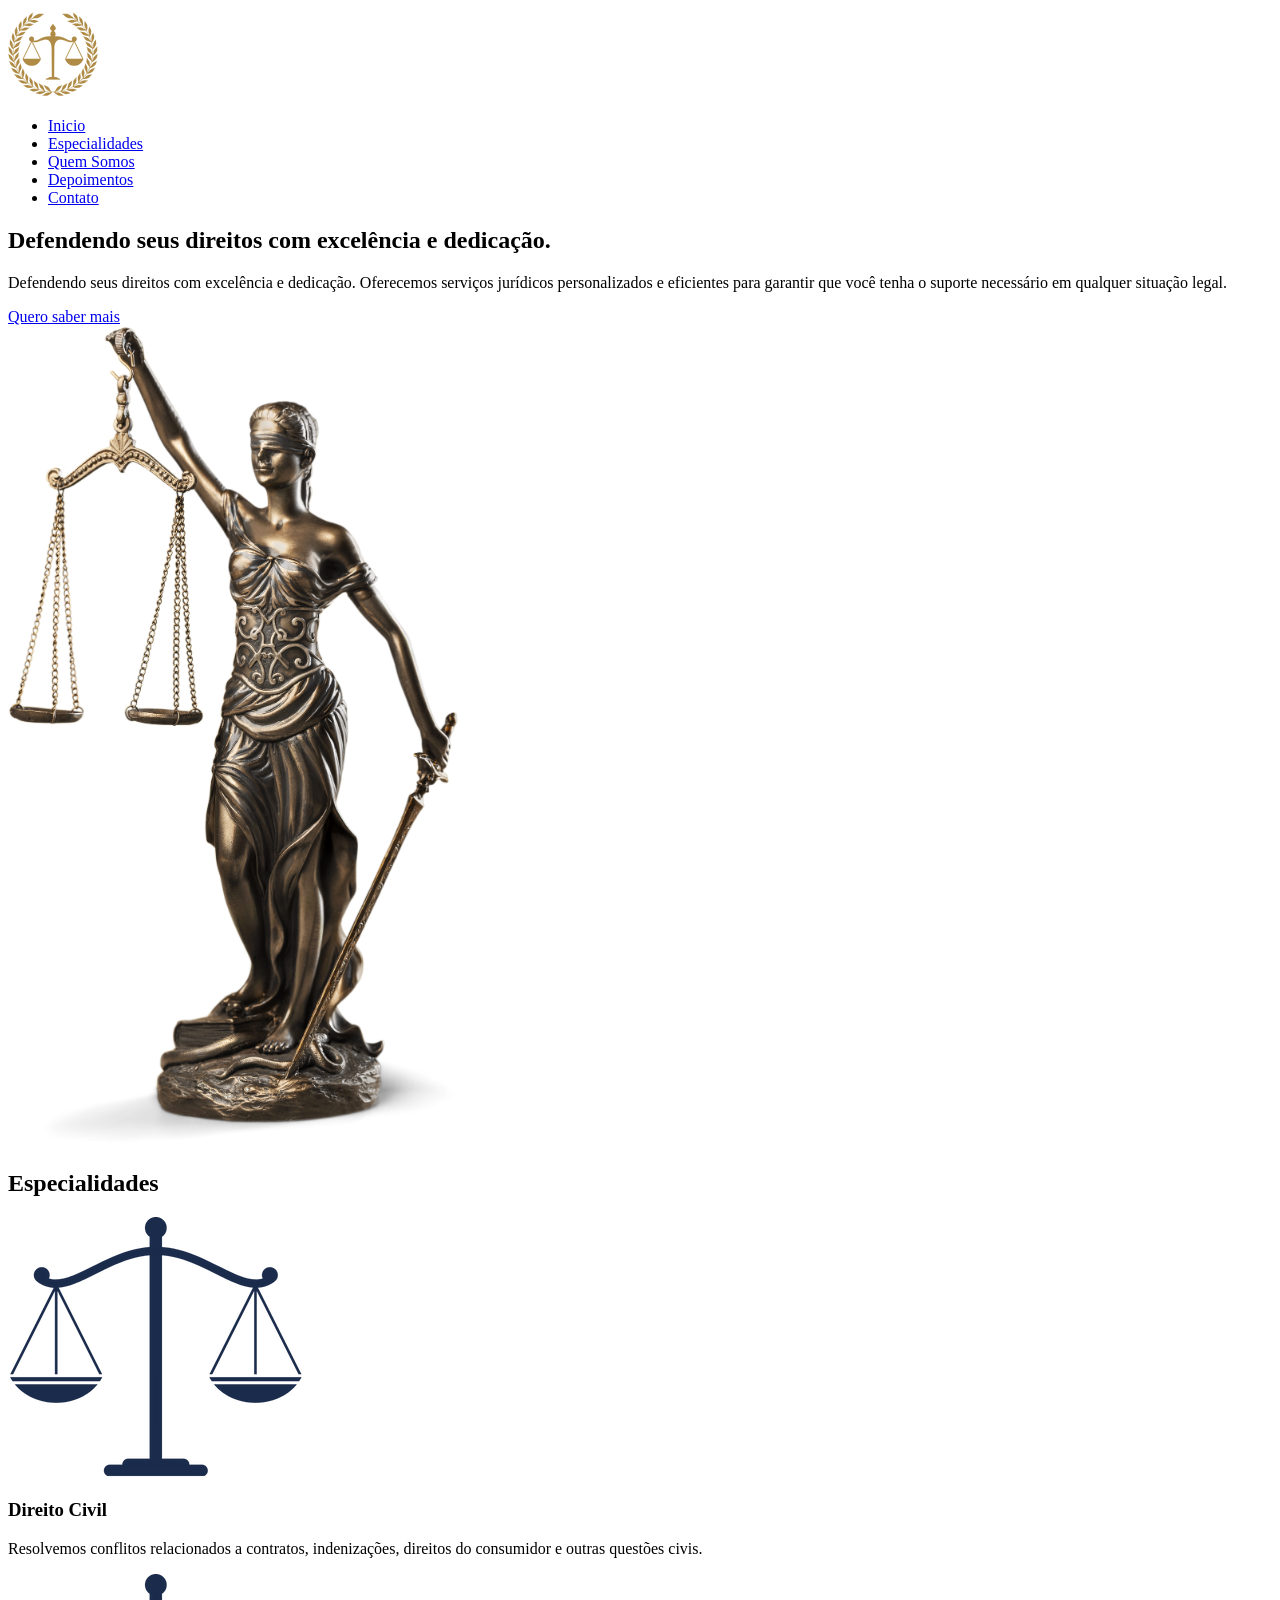
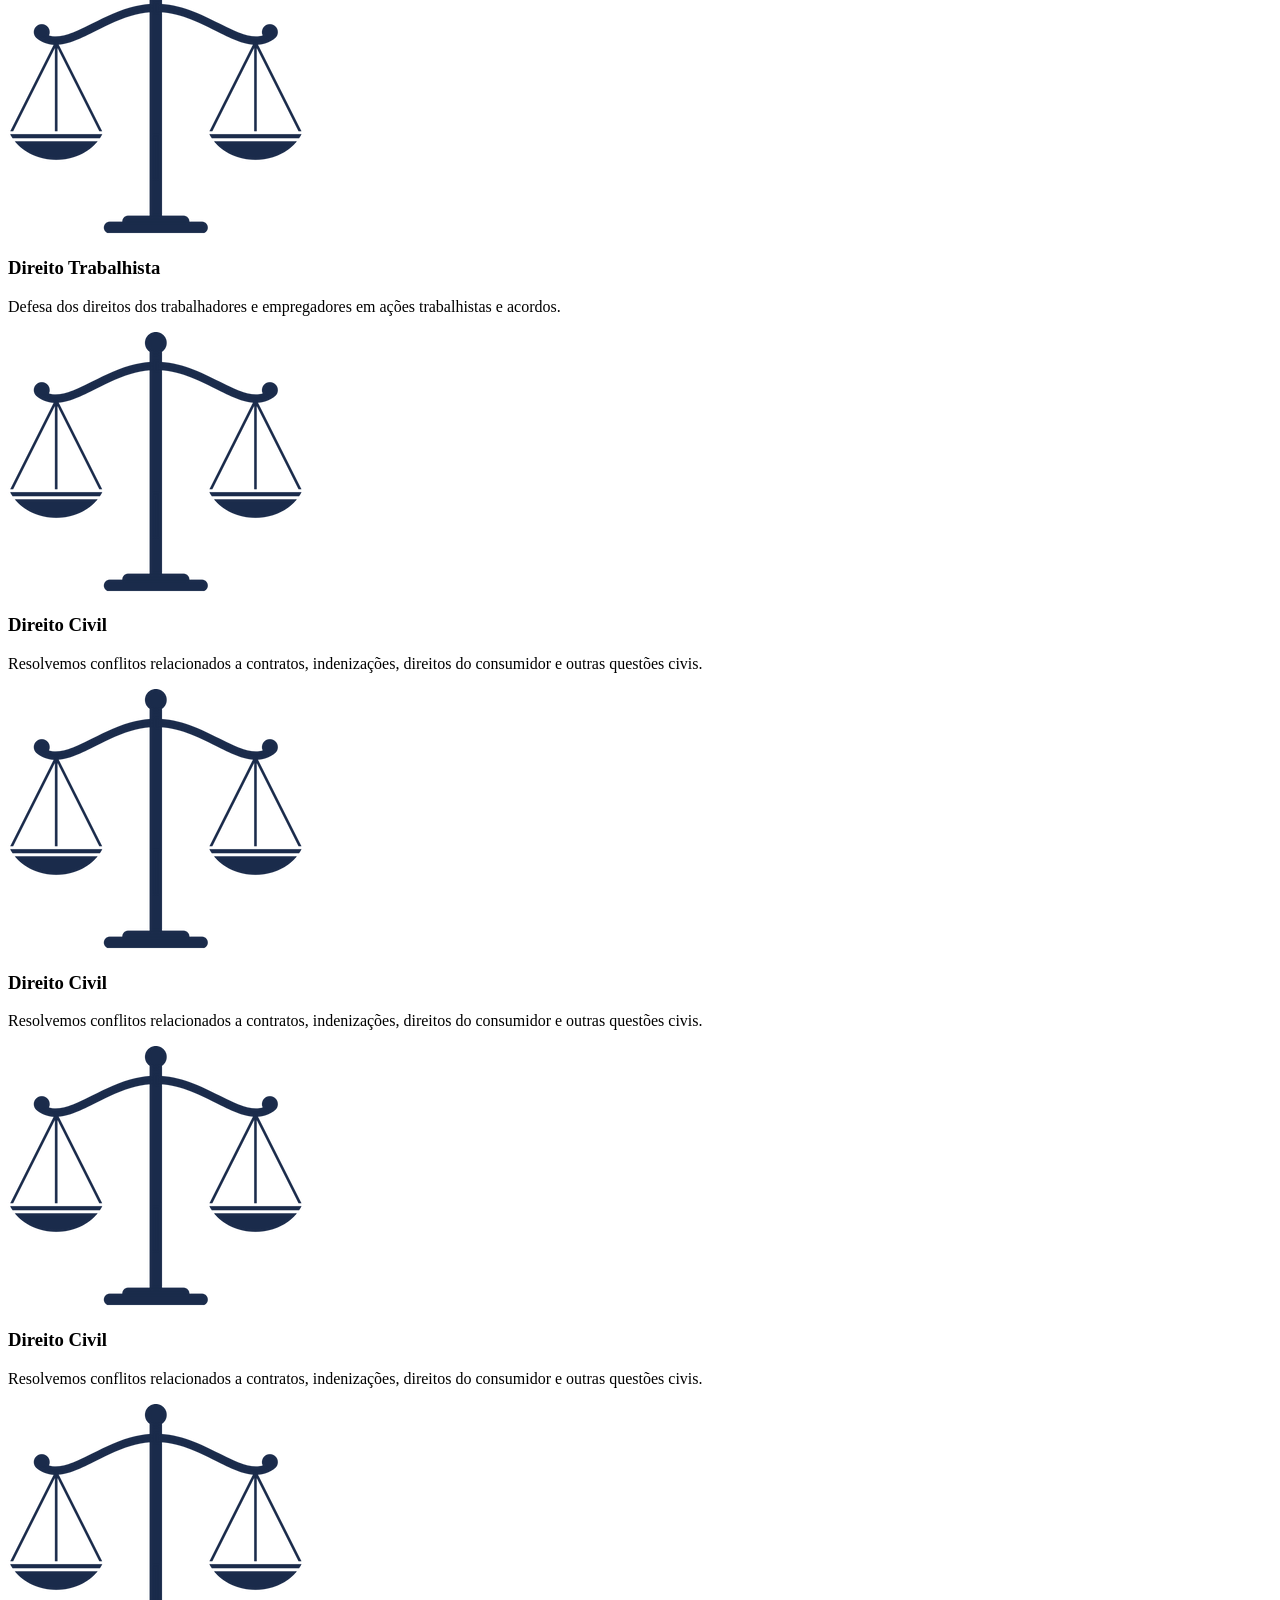
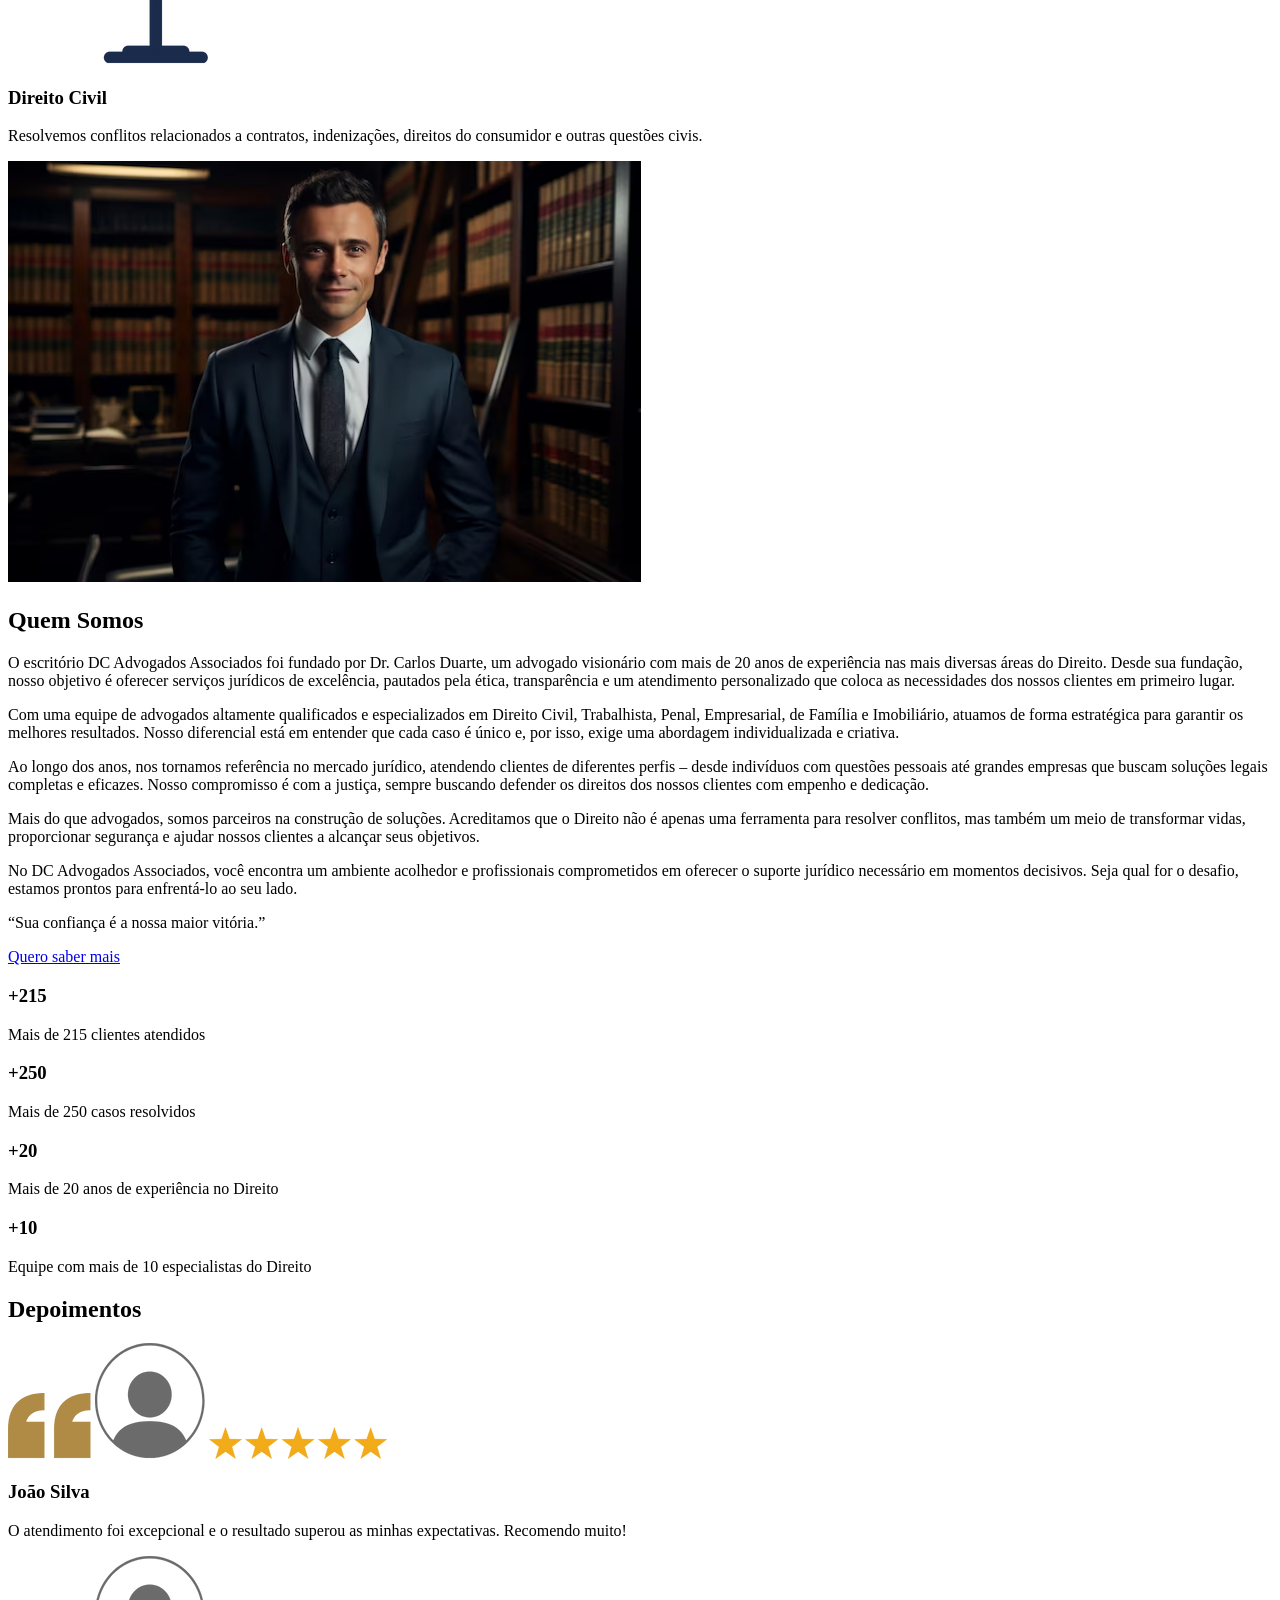
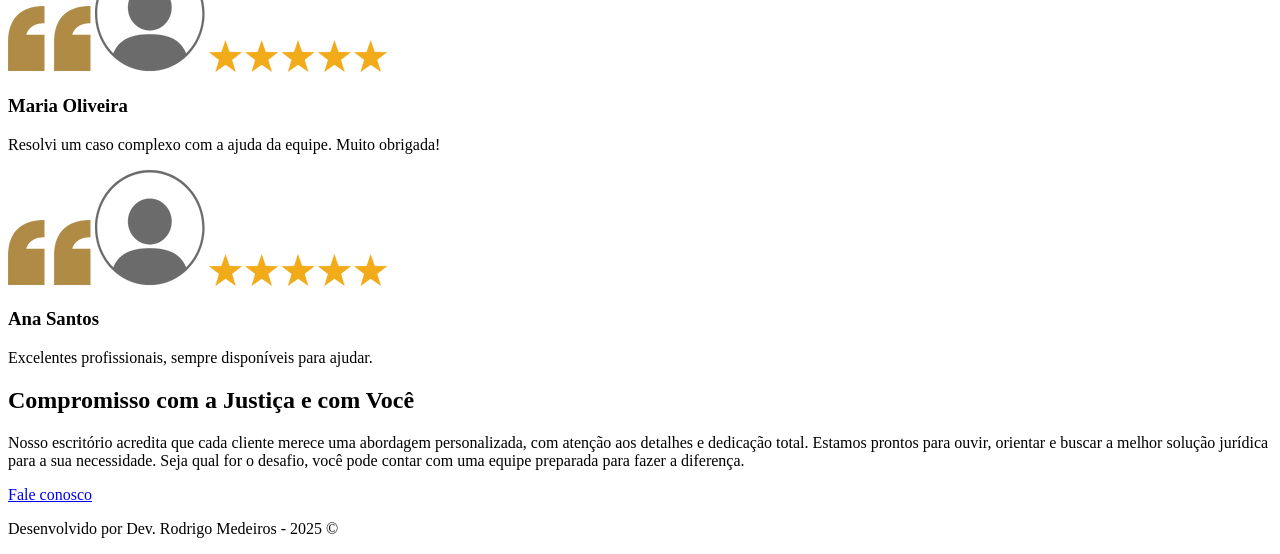
==== index.html @ a5243690 "primeiro commit" ====
<!DOCTYPE html>
<html lang="pt-BR">
  <head>
    <meta charset="UTF-8" />
    <meta name="viewport" content="width=device-width, initial-scale=1.0" />
    <title>DC Advogados</title>
  </head>
  <body>
    <!-- Cabeçalho -->
    <header>
      <div>
        <img src="assets/logo.png" alt="logo dc advogados" />
        <nav>
          <ul>
            <li>
              <a href="#">Inicio</a>
            </li>
            <li>
              <a href="#">Especialidades</a>
            </li>
            <li>
              <a href="#">Quem Somos</a>
            </li>
            <li>
              <a href="#">Depoimentos</a>
            </li>
            <li>
              <a href="#">Contato</a>
            </li>
          </ul>
        </nav>
      </div>
    </header>
    <!-- banner principal -->
    <section>
      <div>
        <div>
          <h1>Defendendo seus direitos com excelência e dedicação.</h1>
          <p>
            Defendendo seus direitos com excelência e dedicação. Oferecemos
            serviços jurídicos personalizados e eficientes para garantir que
            você tenha o suporte necessário em qualquer situação legal.
          </p>
          <a href="#">Quero saber mais</a>
        </div>
        <img src="assets/justica.png" alt="Justiça" />
      </div>
    </section>
    <!-- Especialidades -->
    <section>
      <div>
        <h2>Especialidades</h2>
        <div>
          <div>
            <img src="assets/balanca.png" alt="balança" />
            <h3>Direito Civil</h3>
            <p>
              Resolvemos conflitos relacionados a contratos, indenizações,
              direitos do consumidor e outras questões civis.
            </p>
          </div>
          <div>
            <img src="assets/balanca.png" alt="balança" />
            <h3>Direito Trabalhista</h3>
            <p>
              Defesa dos direitos dos trabalhadores e empregadores em ações
              trabalhistas e acordos.
            </p>
          </div>
          <div>
            <img src="assets/balanca.png" alt="balança" />
            <h3>Direito Civil</h3>
            <p>
              Resolvemos conflitos relacionados a contratos, indenizações,
              direitos do consumidor e outras questões civis.
            </p>
          </div>
          <div>
            <img src="assets/balanca.png" alt="balança" />
            <h3>Direito Civil</h3>
            <p>
              Resolvemos conflitos relacionados a contratos, indenizações,
              direitos do consumidor e outras questões civis.
            </p>
          </div>
          <div>
            <img src="assets/balanca.png" alt="balança" />
            <h3>Direito Civil</h3>
            <p>
              Resolvemos conflitos relacionados a contratos, indenizações,
              direitos do consumidor e outras questões civis.
            </p>
          </div>
          <div>
            <img src="assets/balanca.png" alt="balança" />
            <h3>Direito Civil</h3>
            <p>
              Resolvemos conflitos relacionados a contratos, indenizações,
              direitos do consumidor e outras questões civis.
            </p>
          </div>
        </div>
      </div>
    </section>

    <!-- Quem somos -->

    <section>
      <div>
        <img src="/assets/advogado.png" alt="foto advogado" />
        <h2>Quem Somos</h2>
        <div>
          <p>
            O escritório DC Advogados Associados foi fundado por Dr. Carlos
            Duarte, um advogado visionário com mais de 20 anos de experiência
            nas mais diversas áreas do Direito. Desde sua fundação, nosso
            objetivo é oferecer serviços jurídicos de excelência, pautados pela
            ética, transparência e um atendimento personalizado que coloca as
            necessidades dos nossos clientes em primeiro lugar.
          </p>
          <p>
            Com uma equipe de advogados altamente qualificados e especializados
            em Direito Civil, Trabalhista, Penal, Empresarial, de Família e
            Imobiliário, atuamos de forma estratégica para garantir os melhores
            resultados. Nosso diferencial está em entender que cada caso é único
            e, por isso, exige uma abordagem individualizada e criativa.
          </p>
          <p>
            Ao longo dos anos, nos tornamos referência no mercado jurídico,
            atendendo clientes de diferentes perfis – desde indivíduos com
            questões pessoais até grandes empresas que buscam soluções legais
            completas e eficazes. Nosso compromisso é com a justiça, sempre
            buscando defender os direitos dos nossos clientes com empenho e
            dedicação.
          </p>
          <p>
            Mais do que advogados, somos parceiros na construção de soluções.
            Acreditamos que o Direito não é apenas uma ferramenta para resolver
            conflitos, mas também um meio de transformar vidas, proporcionar
            segurança e ajudar nossos clientes a alcançar seus objetivos.
          </p>
          <p>
            No DC Advogados Associados, você encontra um ambiente acolhedor e
            profissionais comprometidos em oferecer o suporte jurídico
            necessário em momentos decisivos. Seja qual for o desafio, estamos
            prontos para enfrentá-lo ao seu lado.
          </p>
          <p>“Sua confiança é a nossa maior vitória.”</p>
        </div>
        <a href="#">Quero saber mais</a>
      </div>
    </section>

    <!-- números -->
    <section>
      <div>
        <div>
          <h3>+215</h3>
          <p>Mais de 215 clientes atendidos</p>
        </div>

        <div>
          <h3>+250</h3>
          <p>Mais de 250 casos resolvidos</p>
        </div>

        <div>
          <h3>+20</h3>
          <p>Mais de 20 anos de experiência no Direito</p>
        </div>

        <div>
          <h3>+10</h3>
          <p>Equipe com mais de 10 especialistas do Direito</p>
        </div>
      </div>
    </section>

    <!-- depoimentos -->
    <section>
      <div>
        <h2>Depoimentos</h2>
        <div>
          <div>
            <img src="./assets/aspas.png" alt="aspas" />
            <img src="./assets/usuario.png" alt="usuario" />
            <img src="./assets/estrelas.png" alt="estrelas" />
            <h3>João Silva</h3>
            <p>
              O atendimento foi excepcional e o resultado superou as minhas
              expectativas. Recomendo muito!
            </p>
          </div>

          <div>
            <img src="./assets/aspas.png" alt="aspas" />
            <img src="./assets/usuario.png" alt="usuario" />
            <img src="./assets/estrelas.png" alt="estrelas" />
            <h3>Maria Oliveira</h3>
            <p>
              Resolvi um caso complexo com a ajuda da equipe. Muito obrigada!
            </p>
          </div>

          <div>
            <img src="./assets/aspas.png" alt="aspas" />
            <img src="./assets/usuario.png" alt="usuario" />
            <img src="./assets/estrelas.png" alt="estrelas" />
            <h3>Ana Santos</h3>
            <p>Excelentes profissionais, sempre disponíveis para ajudar.</p>
          </div>
        </div>
      </div>
    </section>

    <!-- Compromisso -->

    <section>
      <div>
        <h2>Compromisso com a Justiça e com Você</h2>
        <p>
          Nosso escritório acredita que cada cliente merece uma abordagem
          personalizada, com atenção aos detalhes e dedicação total. Estamos
          prontos para ouvir, orientar e buscar a melhor solução jurídica para a
          sua necessidade. Seja qual for o desafio, você pode contar com uma
          equipe preparada para fazer a diferença.
        </p>
        <a href="#">Fale conosco</a>
      </div>
    </section>

    <!-- Rodapé -->

    <footer>
      <p>Desenvolvido por Dev. Rodrigo Medeiros - 2025 &copy;</p>
    </footer>
  </body>
</html>
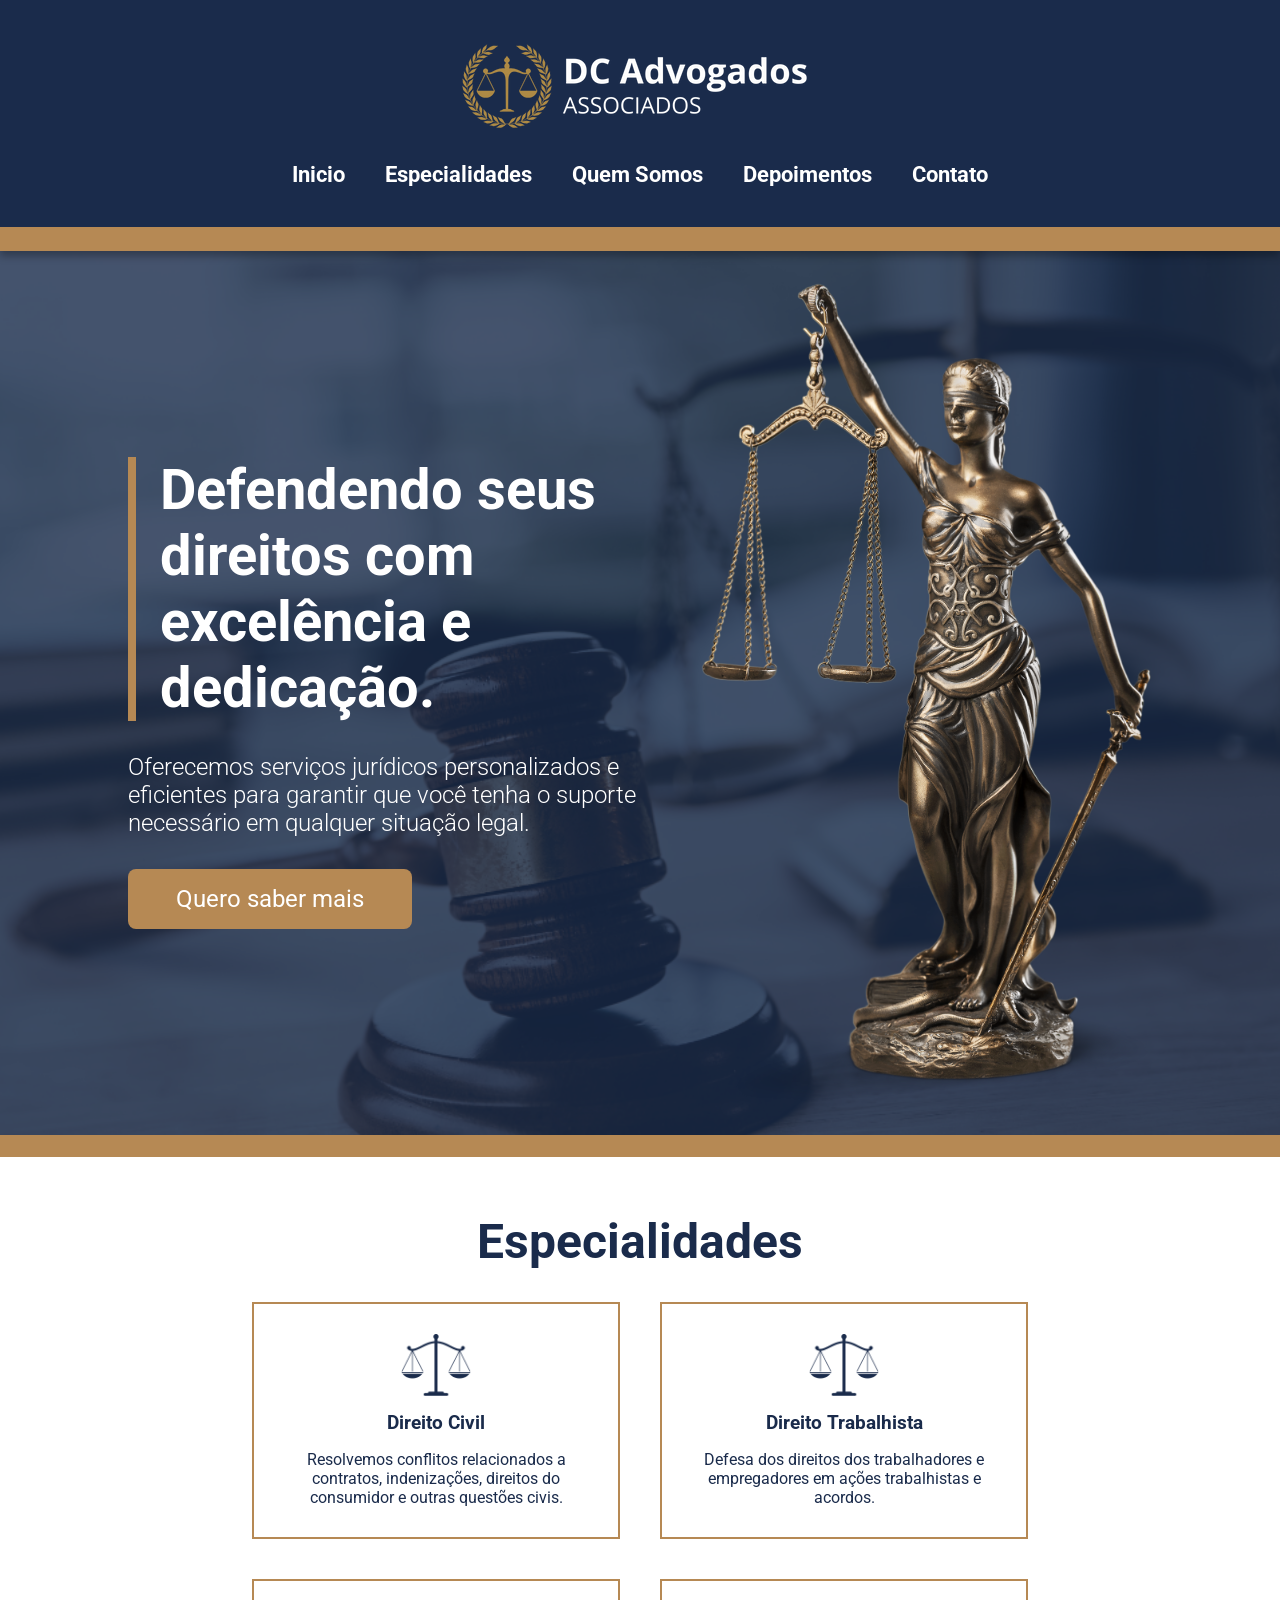
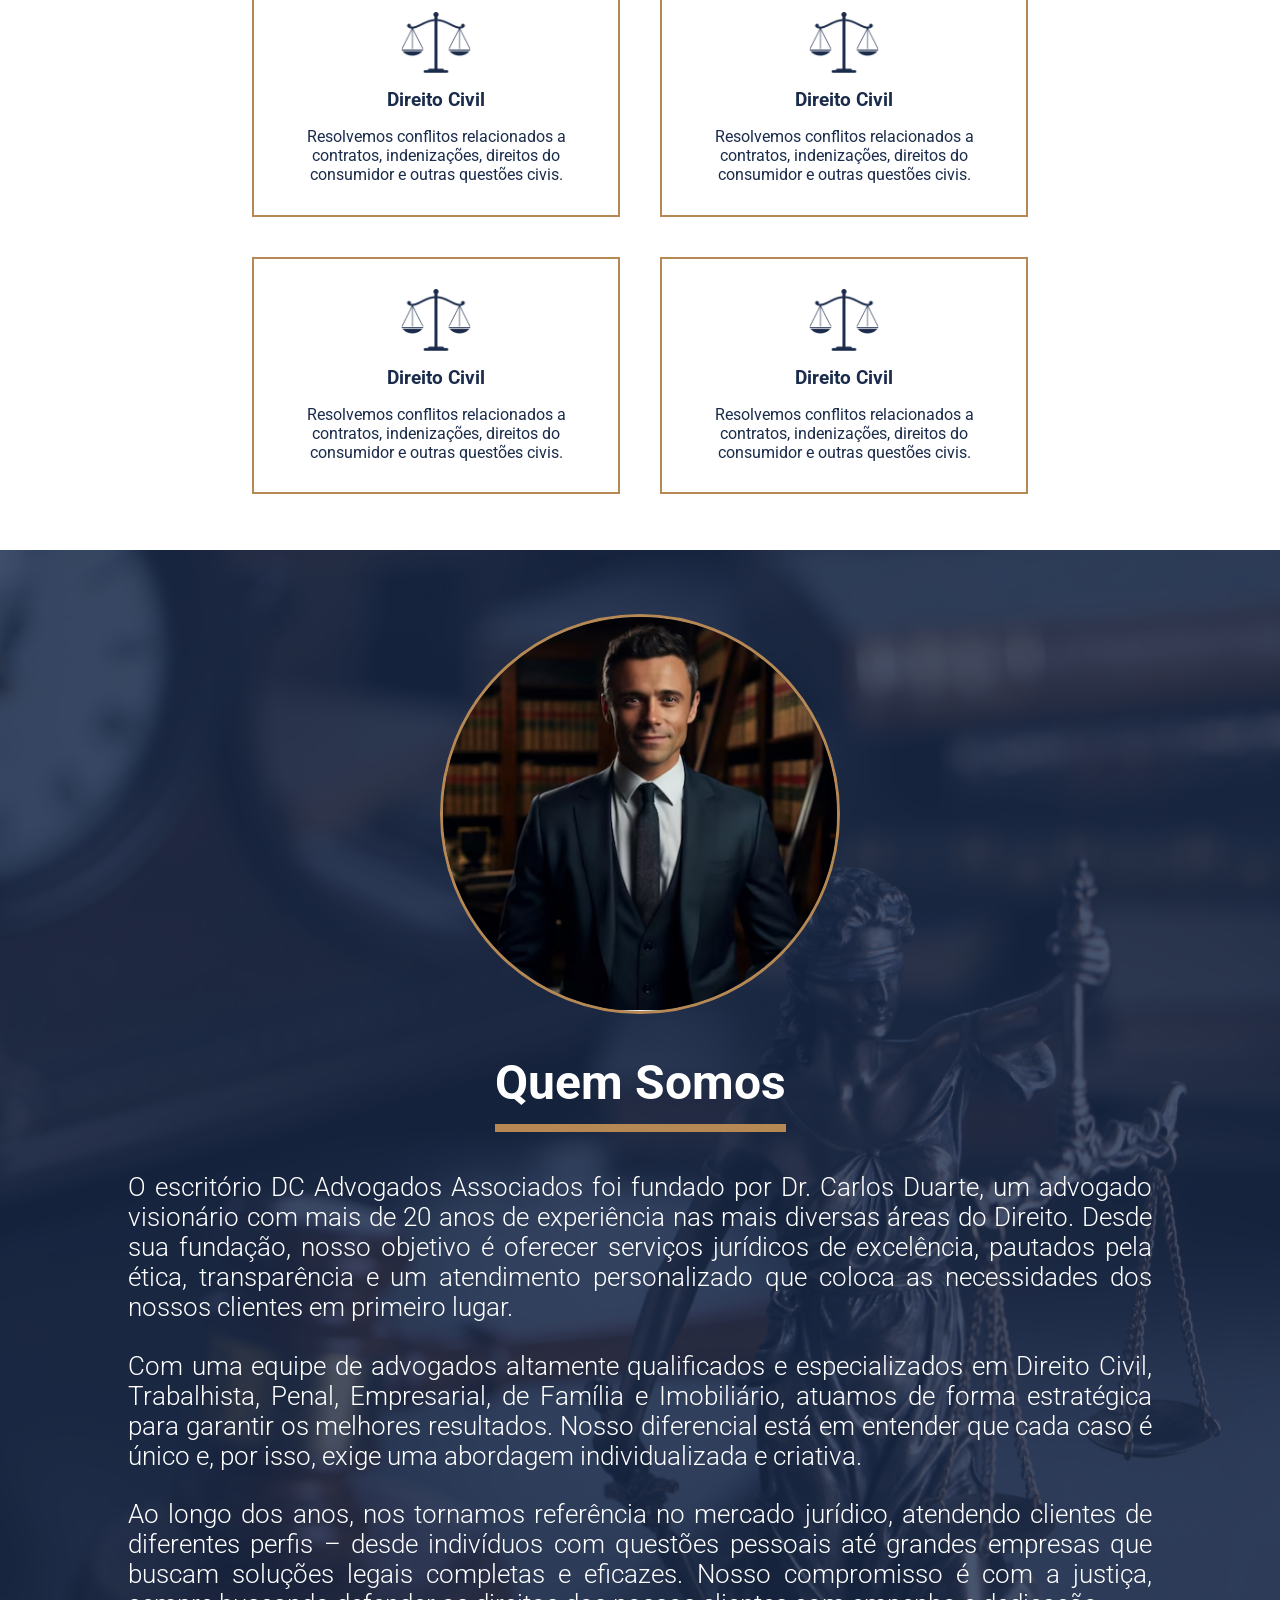
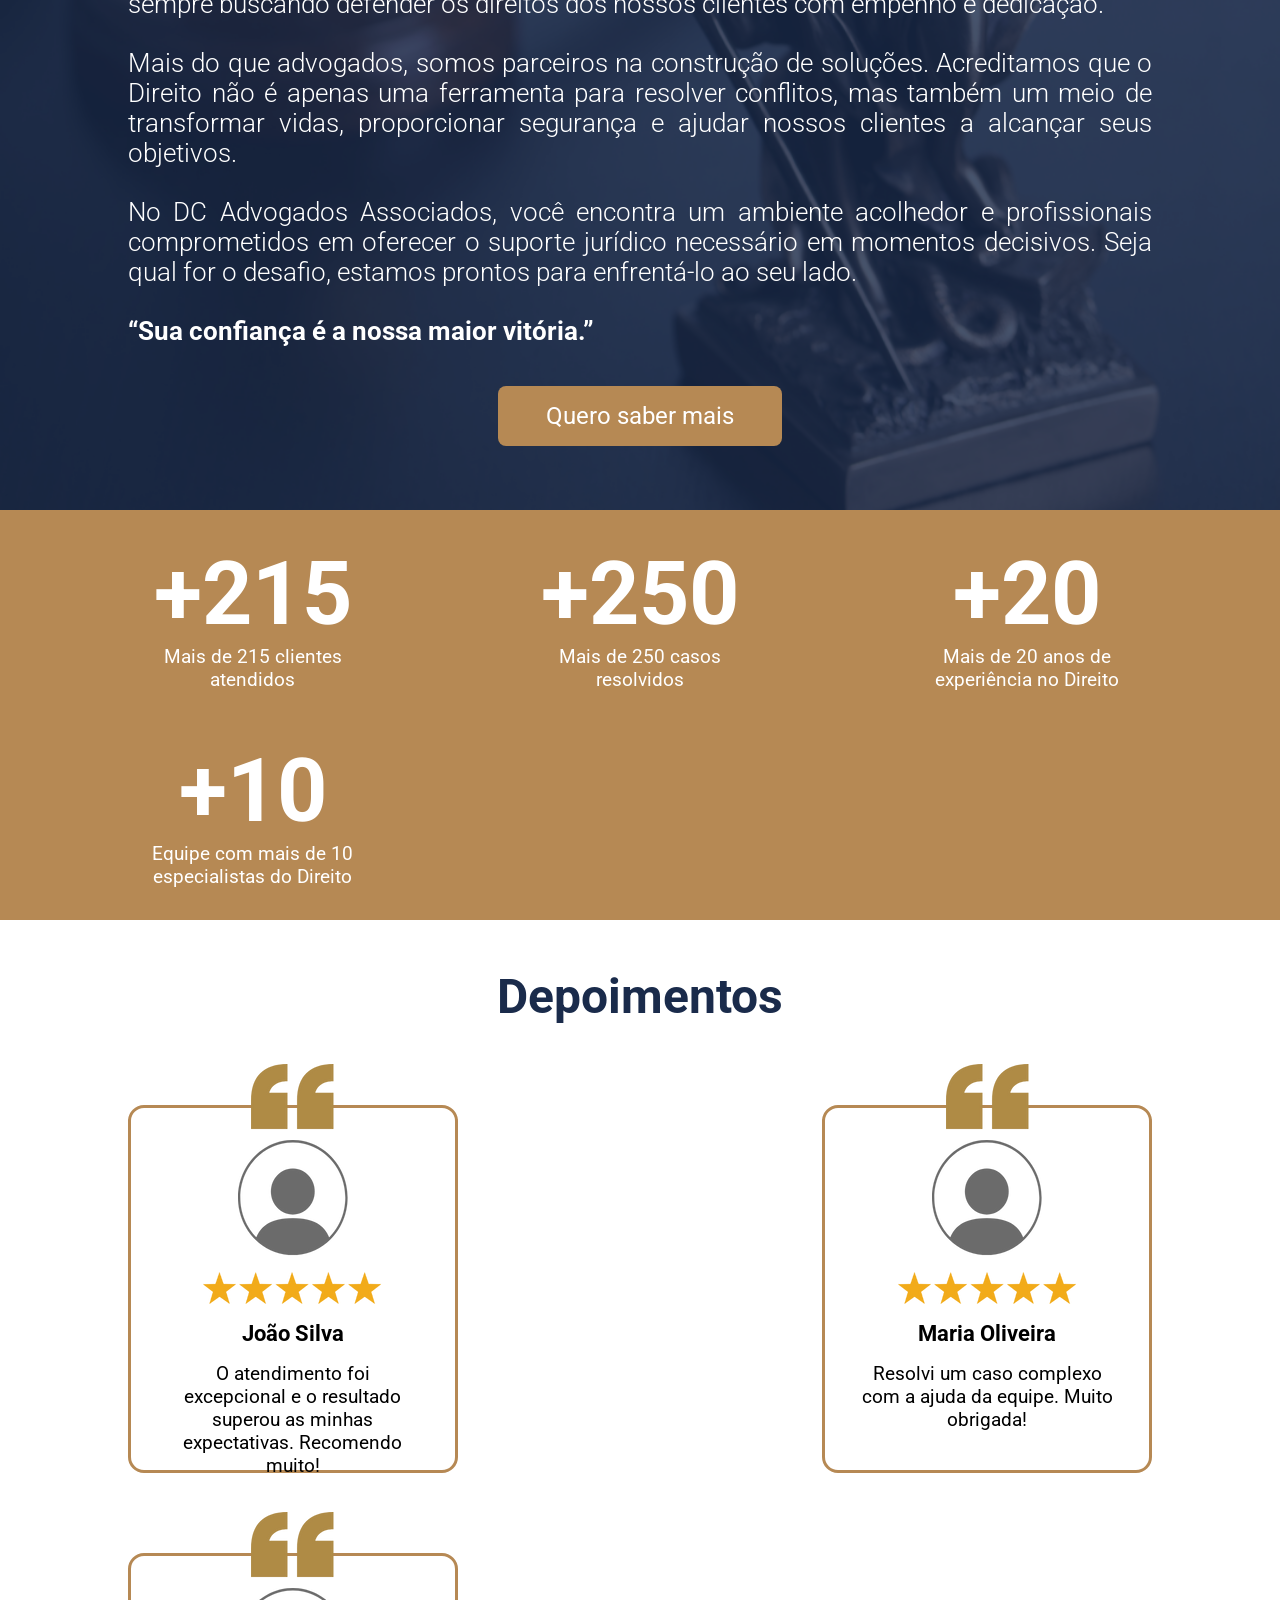
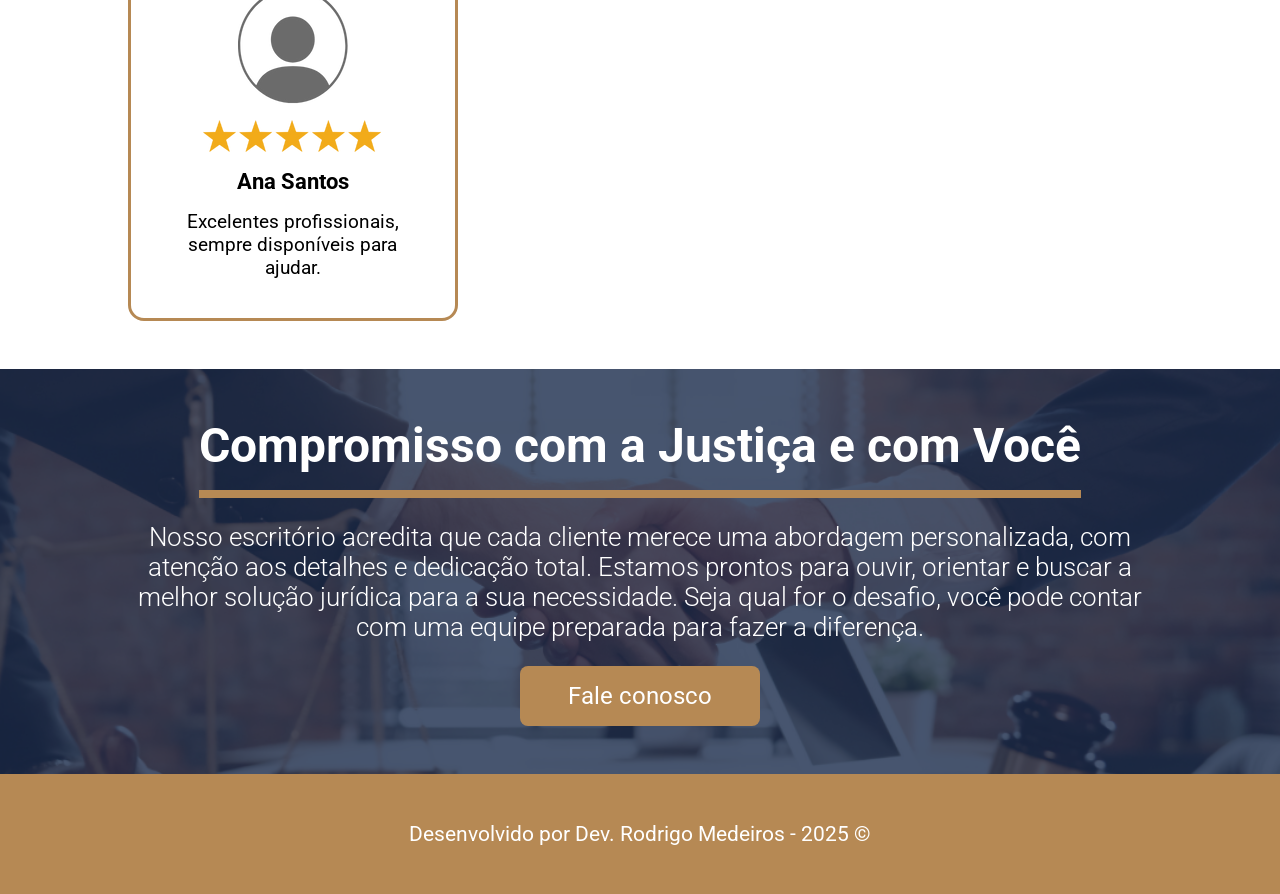
==== commit 9fc938b3: "iniciando tailwind" ====
--- a/index.html
+++ b/index.html
@@ -4,62 +4,82 @@
     <meta charset="UTF-8" />
     <meta name="viewport" content="width=device-width, initial-scale=1.0" />
     <title>DC Advogados</title>
+    <link
+      rel="stylesheet"
+      href="https://cdnjs.cloudflare.com/ajax/libs/font-awesome/6.7.2/css/all.min.css"
+      integrity="sha512-Evv84Mr4kqVGRNSgIGL/F/aIDqQb7xQ2vcrdIwxfjThSH8CSR7PBEakCr51Ck+w+/U6swU2Im1vVX0SVk9ABhg=="
+      crossorigin="anonymous"
+      referrerpolicy="no-referrer"
+    />
+    <link rel="preconnect" href="https://fonts.googleapis.com" />
+    <link rel="preconnect" href="https://fonts.gstatic.com" crossorigin />
+    <link
+      href="https://fonts.googleapis.com/css2?family=Roboto:ital,wght@0,100..900;1,100..900&display=swap"
+      rel="stylesheet"
+    />
+    <link rel="stylesheet" href="style.css" />
   </head>
   <body>
     <!-- Cabeçalho -->
-    <header>
-      <div>
+    <header class="container-header-cabecalho">
+      <div class="container-div-cabecalho">
         <img src="assets/logo.png" alt="logo dc advogados" />
-        <nav>
+        <nav class="nav-cabecalho">
+          <i id="menu" class="fa-solid fa-bars"></i>
           <ul>
             <li>
-              <a href="#">Inicio</a>
-            </li>
-            <li>
-              <a href="#">Especialidades</a>
-            </li>
-            <li>
-              <a href="#">Quem Somos</a>
-            </li>
-            <li>
-              <a href="#">Depoimentos</a>
-            </li>
-            <li>
-              <a href="#">Contato</a>
+              <a href="#banner">Inicio</a>
+            </li>
+            <li>
+              <a href="#especialidades">Especialidades</a>
+            </li>
+            <li>
+              <a href="#quem-somos">Quem Somos</a>
+            </li>
+            <li>
+              <a href="#depoimentos">Depoimentos</a>
+            </li>
+            <li>
+              <a href="./pages/contato.html">Contato</a>
             </li>
           </ul>
         </nav>
       </div>
     </header>
     <!-- banner principal -->
-    <section>
-      <div>
-        <div>
+    <section id="banner" class="container-section-banner">
+      <div class="container-div-banner">
+        <div class="container-div-texto-banner">
           <h1>Defendendo seus direitos com excelência e dedicação.</h1>
           <p>
-            Defendendo seus direitos com excelência e dedicação. Oferecemos
-            serviços jurídicos personalizados e eficientes para garantir que
-            você tenha o suporte necessário em qualquer situação legal.
-          </p>
-          <a href="#">Quero saber mais</a>
-        </div>
-        <img src="assets/justica.png" alt="Justiça" />
+            Oferecemos serviços jurídicos personalizados e eficientes para
+            garantir que você tenha o suporte necessário em qualquer situação
+            legal.
+          </p>
+          <a class="botao-quero-saber-mais" href="#">Quero saber mais</a>
+        </div>
+        <img
+          id="estatua-justica"
+          src="assets/justica.png"
+          alt="Justiça"
+          class="estatueta-justica"
+        />
       </div>
     </section>
     <!-- Especialidades -->
-    <section>
-      <div>
+    <section id="especialidades" class="container-section-especialidades">
+      <div class="container-div-especialidades">
         <h2>Especialidades</h2>
-        <div>
-          <div>
-            <img src="assets/balanca.png" alt="balança" />
-            <h3>Direito Civil</h3>
-            <p>
-              Resolvemos conflitos relacionados a contratos, indenizações,
-              direitos do consumidor e outras questões civis.
-            </p>
-          </div>
-          <div>
+        <div class="container-cards-especialidades">
+          <div class="card-especialidades">
+            <img src="assets/balanca.png" alt="balança" />
+            <h3>Direito Civil</h3>
+            <p>
+              Resolvemos conflitos relacionados a contratos, indenizações,
+              direitos do consumidor e outras questões civis.
+            </p>
+          </div>
+          <div class="card-especialidades">
             <img src="assets/balanca.png" alt="balança" />
             <h3>Direito Trabalhista</h3>
             <p>
@@ -67,31 +87,31 @@
               trabalhistas e acordos.
             </p>
           </div>
-          <div>
-            <img src="assets/balanca.png" alt="balança" />
-            <h3>Direito Civil</h3>
-            <p>
-              Resolvemos conflitos relacionados a contratos, indenizações,
-              direitos do consumidor e outras questões civis.
-            </p>
-          </div>
-          <div>
-            <img src="assets/balanca.png" alt="balança" />
-            <h3>Direito Civil</h3>
-            <p>
-              Resolvemos conflitos relacionados a contratos, indenizações,
-              direitos do consumidor e outras questões civis.
-            </p>
-          </div>
-          <div>
-            <img src="assets/balanca.png" alt="balança" />
-            <h3>Direito Civil</h3>
-            <p>
-              Resolvemos conflitos relacionados a contratos, indenizações,
-              direitos do consumidor e outras questões civis.
-            </p>
-          </div>
-          <div>
+          <div class="card-especialidades">
+            <img src="assets/balanca.png" alt="balança" />
+            <h3>Direito Civil</h3>
+            <p>
+              Resolvemos conflitos relacionados a contratos, indenizações,
+              direitos do consumidor e outras questões civis.
+            </p>
+          </div>
+          <div class="card-especialidades">
+            <img src="assets/balanca.png" alt="balança" />
+            <h3>Direito Civil</h3>
+            <p>
+              Resolvemos conflitos relacionados a contratos, indenizações,
+              direitos do consumidor e outras questões civis.
+            </p>
+          </div>
+          <div class="card-especialidades">
+            <img src="assets/balanca.png" alt="balança" />
+            <h3>Direito Civil</h3>
+            <p>
+              Resolvemos conflitos relacionados a contratos, indenizações,
+              direitos do consumidor e outras questões civis.
+            </p>
+          </div>
+          <div class="card-especialidades">
             <img src="assets/balanca.png" alt="balança" />
             <h3>Direito Civil</h3>
             <p>
@@ -104,12 +124,11 @@
     </section>
 
     <!-- Quem somos -->
-
-    <section>
-      <div>
-        <img src="/assets/advogado.png" alt="foto advogado" />
+    <section id="quem-somos" class="container-section-quem-somos">
+      <div class="container-div-quem-somos">
+        <img id="advogado" src="/assets/advogado.png" alt="foto advogado" />
         <h2>Quem Somos</h2>
-        <div>
+        <div class="container-div-paragrafos">
           <p>
             O escritório DC Advogados Associados foi fundado por Dr. Carlos
             Duarte, um advogado visionário com mais de 20 anos de experiência
@@ -145,31 +164,31 @@
             necessário em momentos decisivos. Seja qual for o desafio, estamos
             prontos para enfrentá-lo ao seu lado.
           </p>
-          <p>“Sua confiança é a nossa maior vitória.”</p>
-        </div>
-        <a href="#">Quero saber mais</a>
+          <p id="ultimo-paragrafo">“Sua confiança é a nossa maior vitória.”</p>
+        </div>
+        <a href="#" class="botao-quero-saber-mais">Quero saber mais</a>
       </div>
     </section>
 
     <!-- números -->
-    <section>
-      <div>
-        <div>
+    <section class="container-section-numeros">
+      <div class="container-div-numeros">
+        <div class="card-numeros">
           <h3>+215</h3>
           <p>Mais de 215 clientes atendidos</p>
         </div>
 
-        <div>
+        <div class="card-numeros">
           <h3>+250</h3>
           <p>Mais de 250 casos resolvidos</p>
         </div>
 
-        <div>
+        <div class="card-numeros">
           <h3>+20</h3>
           <p>Mais de 20 anos de experiência no Direito</p>
         </div>
 
-        <div>
+        <div class="card-numeros">
           <h3>+10</h3>
           <p>Equipe com mais de 10 especialistas do Direito</p>
         </div>
@@ -177,12 +196,12 @@
     </section>
 
     <!-- depoimentos -->
-    <section>
-      <div>
+    <section id="depoimentos" class="container-section-depoimentos">
+      <div class="container-div-depoimentos">
         <h2>Depoimentos</h2>
-        <div>
-          <div>
-            <img src="./assets/aspas.png" alt="aspas" />
+        <div class="container-cards-depoimentos">
+          <div class="card-depoimentos">
+            <img class="aspas" src="./assets/aspas.png" alt="aspas" />
             <img src="./assets/usuario.png" alt="usuario" />
             <img src="./assets/estrelas.png" alt="estrelas" />
             <h3>João Silva</h3>
@@ -192,8 +211,8 @@
             </p>
           </div>
 
-          <div>
-            <img src="./assets/aspas.png" alt="aspas" />
+          <div class="card-depoimentos">
+            <img class="aspas" src="./assets/aspas.png" alt="aspas" />
             <img src="./assets/usuario.png" alt="usuario" />
             <img src="./assets/estrelas.png" alt="estrelas" />
             <h3>Maria Oliveira</h3>
@@ -202,8 +221,8 @@
             </p>
           </div>
 
-          <div>
-            <img src="./assets/aspas.png" alt="aspas" />
+          <div class="card-depoimentos">
+            <img class="aspas" src="./assets/aspas.png" alt="aspas" />
             <img src="./assets/usuario.png" alt="usuario" />
             <img src="./assets/estrelas.png" alt="estrelas" />
             <h3>Ana Santos</h3>
@@ -215,8 +234,8 @@
 
     <!-- Compromisso -->
 
-    <section>
-      <div>
+    <section class="container-section-compromisso">
+      <div class="container-div-compromisso">
         <h2>Compromisso com a Justiça e com Você</h2>
         <p>
           Nosso escritório acredita que cada cliente merece uma abordagem
@@ -225,14 +244,12 @@
           sua necessidade. Seja qual for o desafio, você pode contar com uma
           equipe preparada para fazer a diferença.
         </p>
-        <a href="#">Fale conosco</a>
+        <a class="botao-quero-saber-mais" href="#">Fale conosco</a>
       </div>
     </section>
 
     <!-- Rodapé -->
 
-    <footer>
-      <p>Desenvolvido por Dev. Rodrigo Medeiros - 2025 &copy;</p>
-    </footer>
+    <footer>Desenvolvido por Dev. Rodrigo Medeiros - 2025 &copy;</footer>
   </body>
 </html>
--- a/style.css
+++ b/style.css
@@ -0,0 +1,433 @@
+* {
+  margin: 0;
+  padding: 0;
+  box-sizing: border-box;
+}
+
+body {
+  font-family: "Roboto", sans-serif;
+}
+
+html {
+  scroll-behavior: smooth;
+}
+
+/* Cabeçalho */
+
+.container-header-cabecalho {
+  background-color: #1a2b4b;
+  border-bottom: 1.5rem solid #b68954;
+  display: flex;
+  justify-content: center;
+  padding: 2.5rem 0;
+  position: sticky;
+  width: 100%;
+  z-index: 99;
+  top: 0;
+  right: 0;
+  left: 0;
+  box-shadow: 0 5px 8px rgba(0, 0, 0, 0.3);
+}
+
+.container-div-cabecalho {
+  width: 80%;
+  display: flex;
+  flex-direction: row;
+  justify-content: space-between;
+  align-items: center;
+}
+
+#menu {
+  color: white;
+  font-size: 2.5rem;
+  display: none;
+}
+
+.nav-cabecalho ul {
+  display: flex;
+  flex-direction: row;
+  gap: 2.5rem;
+  list-style: none;
+}
+
+.nav-cabecalho a {
+  color: white;
+  text-decoration: none;
+  font-size: 1.4rem;
+  font-weight: bold;
+}
+
+.nav-cabecalho a:hover {
+  color: #b68954;
+  border-top: 0.4rem solid #b68954;
+  border-bottom: 0.4rem solid #b68954;
+  padding: 0.7rem 0;
+  transition: 0.4s ease;
+}
+
+/* banner principal */
+
+.container-section-banner {
+  background-image: url("./assets/banner1.png");
+  background-size: cover;
+  display: flex;
+  justify-content: center;
+  padding: 2rem 0;
+  border-bottom: 1.4rem solid #b68954;
+  position: relative;
+  scroll-margin-top: 14rem;
+}
+
+.container-section-banner::before {
+  content: "";
+  width: 100%;
+  height: 100%;
+  background-color: #1a2b4b;
+  position: absolute;
+  top: 0;
+  left: 0;
+  right: 0;
+  bottom: 0;
+  opacity: 0.8;
+}
+
+.container-div-banner {
+  width: 80%;
+  display: flex;
+  flex-direction: row;
+  align-items: center;
+  justify-content: space-between;
+  z-index: 2;
+}
+
+.container-div-texto-banner {
+  width: 50%;
+  display: flex;
+  flex-direction: column;
+  gap: 2rem;
+}
+
+.container-div-texto-banner h1 {
+  color: white;
+  font-size: 3.5rem;
+  font-weight: 700;
+  border-left: 0.5rem solid #b68954;
+  padding-left: 1.5rem;
+}
+
+.container-div-texto-banner p {
+  color: white;
+  font-size: 1.5rem;
+  font-weight: 300;
+}
+
+.container-div-texto-banner img {
+  width: 26.25rem;
+}
+
+.botao-quero-saber-mais {
+  color: white;
+  text-decoration: none;
+  background-color: #b68954;
+  font-size: 1.5rem;
+  width: fit-content;
+  padding: 1rem 3rem;
+  border-radius: 0.5rem;
+  transition: 0.4s ease;
+}
+
+.botao-quero-saber-mais:hover {
+  background-color: #c7af94;
+}
+
+/* Especialidades */
+
+.container-section-especialidades {
+  display: flex;
+  justify-content: center;
+  padding: 3.5rem 0;
+  scroll-margin-top: 10rem;
+}
+
+.container-div-especialidades {
+  width: 80%;
+  text-align: center;
+  color: #1a2b4b;
+}
+
+.container-div-especialidades h2 {
+  font-size: 3rem;
+  margin-bottom: 2rem;
+}
+
+.container-cards-especialidades {
+  display: flex;
+  flex-direction: row;
+  flex-wrap: wrap;
+  gap: 2.5rem;
+  justify-content: space-between;
+}
+
+.card-especialidades img {
+  width: 4.38rem;
+}
+
+.card-especialidades {
+  border: 0.15rem solid #b68954;
+  width: 23rem;
+  display: flex;
+  align-items: center;
+  justify-content: center;
+  flex-direction: column;
+  gap: 1rem;
+  text-align: center;
+  padding: 1.9rem 1.25rem;
+}
+
+/* quem somos */
+
+.container-section-quem-somos {
+  background-image: url("./assets/banner-sobre-mim.png");
+  background-size: cover;
+  display: flex;
+  justify-content: center;
+  padding: 4rem 0;
+  position: relative;
+  scroll-margin-top: 10rem;
+}
+
+.container-section-quem-somos::before {
+  content: "";
+  width: 100%;
+  height: 100%;
+  background-color: #1a2b4b;
+  position: absolute;
+  top: 0;
+  left: 0;
+  right: 0;
+  bottom: 0;
+  opacity: 0.8;
+}
+
+.container-div-quem-somos {
+  width: 80%;
+  display: flex;
+  flex-direction: column;
+  justify-content: center;
+  align-items: center;
+  gap: 2.5rem;
+  z-index: 2;
+}
+
+.container-div-quem-somos img {
+  border-radius: 100%;
+  width: 25rem;
+  height: 25rem;
+  object-fit: cover;
+  border: 0.2rem solid #b68954;
+}
+
+.container-div-quem-somos h2 {
+  color: white;
+  font-size: 3rem;
+  border-bottom: 0.5rem solid #b68954;
+  padding-bottom: 0.8rem;
+}
+
+.container-div-paragrafos {
+  display: flex;
+  flex-direction: column;
+  gap: 1.8rem;
+}
+
+.container-div-paragrafos p {
+  color: white;
+  font-size: 1.6rem;
+  text-align: justify;
+  font-weight: 300;
+}
+
+#ultimo-paragrafo {
+  font-weight: bold;
+}
+
+/* numeros */
+
+.container-section-numeros {
+  background-color: #b68954;
+  display: flex;
+  justify-content: center;
+  padding: 2rem 0;
+}
+
+.container-div-numeros {
+  width: 80%;
+  display: flex;
+  flex-direction: row;
+  justify-content: space-between;
+  flex-wrap: wrap;
+  gap: 3rem;
+}
+
+.card-numeros {
+  width: 15.62rem;
+  text-align: center;
+  color: white;
+}
+
+.card-numeros h3 {
+  font-size: 5.5rem;
+}
+
+.card-numeros p {
+  font-size: 1.2rem;
+}
+
+/* Depoimentos */
+
+.container-section-depoimentos {
+  display: flex;
+  justify-content: center;
+  padding: 3rem 0;
+  scroll-margin-top: 10rem;
+}
+
+.container-div-depoimentos {
+  width: 80%;
+}
+
+.container-div-depoimentos h2 {
+  font-size: 3rem;
+  color: #1a2b4b;
+  text-align: center;
+  margin-bottom: 5rem;
+}
+
+.container-cards-depoimentos {
+  display: flex;
+  flex-direction: row;
+  flex-wrap: wrap;
+  justify-content: space-between;
+  gap: 5rem;
+}
+
+.card-depoimentos {
+  border: 0.2rem solid #b68954;
+  width: 20.62rem;
+  height: 23rem;
+  border-radius: 1rem;
+  display: flex;
+  flex-direction: column;
+  gap: 1rem;
+  align-items: center;
+  text-align: center;
+  padding: 2rem;
+  position: relative;
+}
+
+.card-depoimentos h3 {
+  font-size: 1.4rem;
+}
+
+.card-depoimentos p {
+  font-size: 1.2rem;
+}
+
+.aspas {
+  position: absolute;
+  bottom: 340px;
+}
+
+/* Compromisso */
+
+.container-section-compromisso {
+  background-image: url("./assets/banner-aperto-maos.png");
+  background-size: cover;
+  display: flex;
+  justify-content: center;
+  padding: 3rem 0;
+  position: relative;
+}
+
+.container-section-compromisso::before {
+  content: "";
+  width: 100%;
+  height: 100%;
+  background-color: #1a2b4b;
+  position: absolute;
+  top: 0;
+  left: 0;
+  right: 0;
+  bottom: 0;
+  opacity: 0.8;
+}
+
+.container-div-compromisso {
+  width: 80%;
+  display: flex;
+  flex-direction: column;
+  justify-content: center;
+  align-items: center;
+  text-align: center;
+  gap: 1.5rem;
+  z-index: 2;
+}
+
+.container-div-compromisso h2 {
+  color: white;
+  font-size: 3rem;
+  border-bottom: 0.5rem solid #b68954;
+  padding-bottom: 1rem;
+}
+
+.container-div-compromisso p {
+  font-size: 1.6rem;
+  color: white;
+  font-weight: 300;
+}
+
+/* rodapé */
+
+footer {
+  background-color: #b68954;
+  text-align: center;
+  font-size: 1.3rem;
+  color: white;
+  padding: 3rem 0;
+}
+
+@media (max-width: 1480px) {
+  .container-cards-especialidades {
+    justify-content: center;
+  }
+
+  .container-div-cabecalho {
+    flex-direction: column;
+    gap: 2rem;
+  }
+}
+
+@media (max-width: 1200px) {
+  #estatua-justica {
+    width: 18rem;
+    display: none;
+  }
+
+  .container-div-texto-banner {
+    width: 100%;
+  }
+}
+
+@media (max-width: 900px) {
+  .container-div-cabecalho nav ul {
+    display: none;
+  }
+
+  #menu {
+    display: block;
+  }
+
+  .container-div-cabecalho {
+    flex-direction: row;
+  }
+}
